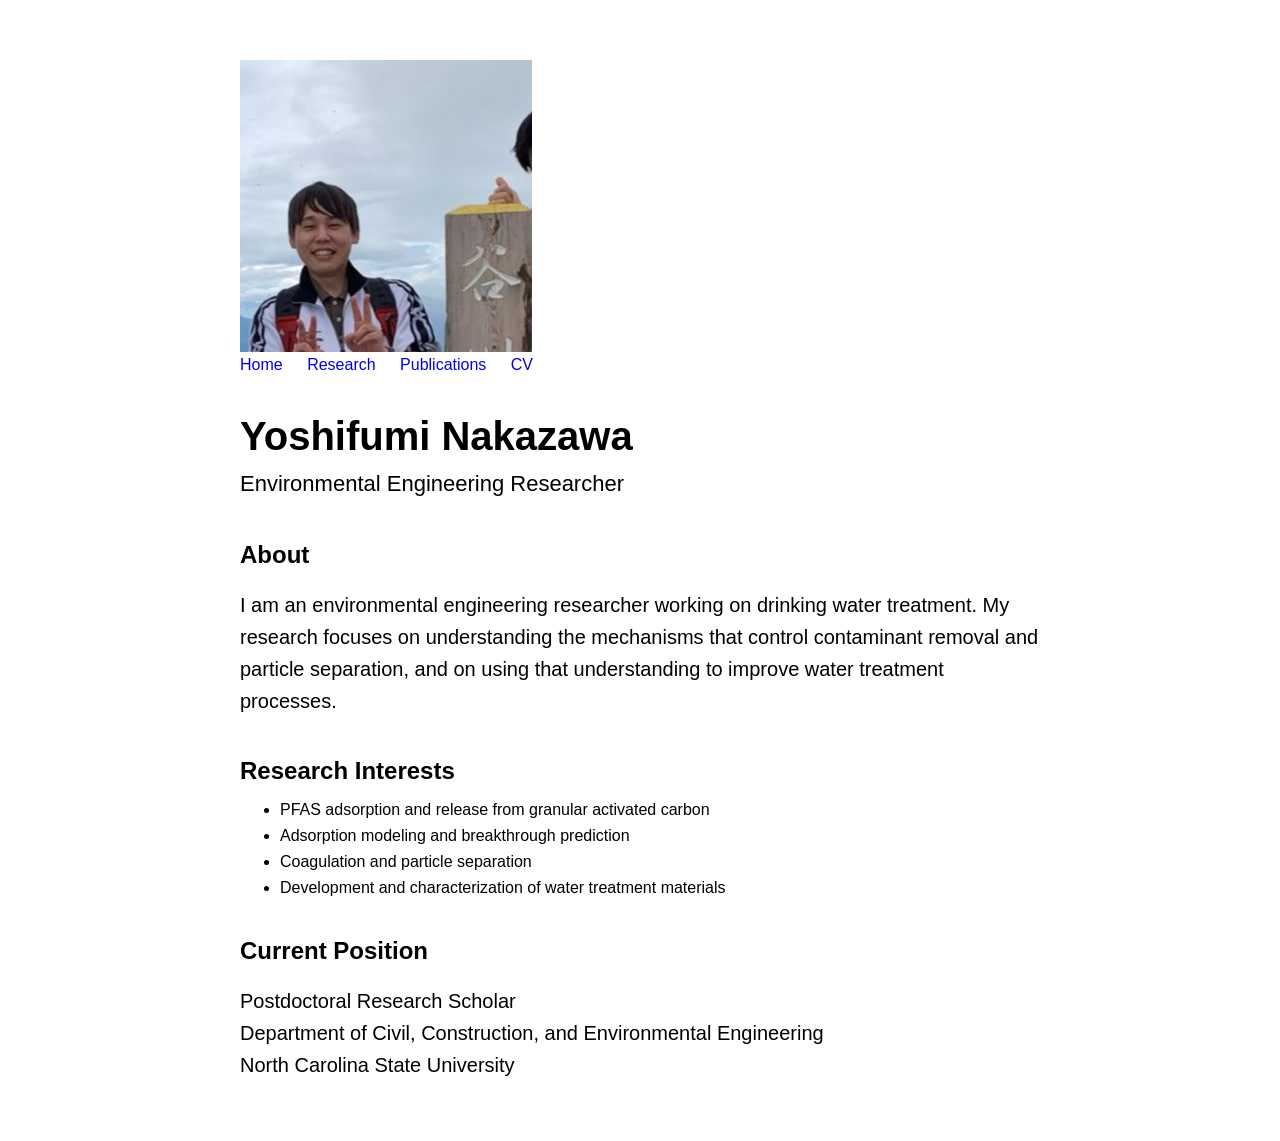
==== index.html @ 5847d552 "Update index.html" ====
<!DOCTYPE html>
<html>
<head>
  <title>Yoshifumi Nakazawa</title>
  <link rel="stylesheet" href="style.css">
  <img src="me.jpg" alt="Yoshifumi Nakazawa" class="profile-photo">
</head>

<body>

  <nav>
    <a href="index.html">Home</a>
    <a href="research.html">Research</a>
    <a href="publications.html">Publications</a>
    <a href="cv.html">CV</a>
  </nav>

  <h1>Yoshifumi Nakazawa</h1>

  <p class="subtitle">
    Environmental Engineering Researcher
  </p>

  <h2>About</h2>

  <p>
    I am an environmental engineering researcher working on drinking water
    treatment. My research focuses on understanding the mechanisms that
    control contaminant removal and particle separation, and on using that
    understanding to improve water treatment processes.
  </p>

  <h2>Research Interests</h2>

  <ul>
    <li>PFAS adsorption and release from granular activated carbon</li>
    <li>Adsorption modeling and breakthrough prediction</li>
    <li>Coagulation and particle separation</li>
    <li>Development and characterization of water treatment materials</li>
  </ul>

  <h2>Current Position</h2>

  <p>
    Postdoctoral Research Scholar<br>
    Department of Civil, Construction, and Environmental Engineering<br>
    North Carolina State University
  </p>

</body>
</html>
---- style.css ----
body {
  font-family: Arial, sans-serif;
  max-width: 800px;
  margin: 60px auto;
  padding: 0 20px;
}

h1 {
  font-size: 40px;
}

h2 {
  margin-top: 40px;
  margin-bottom: 10px;
}

p {
  font-size: 20px;
  line-height: 1.6;
}

li {
  margin-bottom: 8px;
}

nav {
  margin-bottom: 40px;
}

nav a {
  margin-right: 20px;
  text-decoration: none;
}
.subtitle {
  font-size: 22px;
  margin-top: -20px;
  margin-bottom: 40px;
}
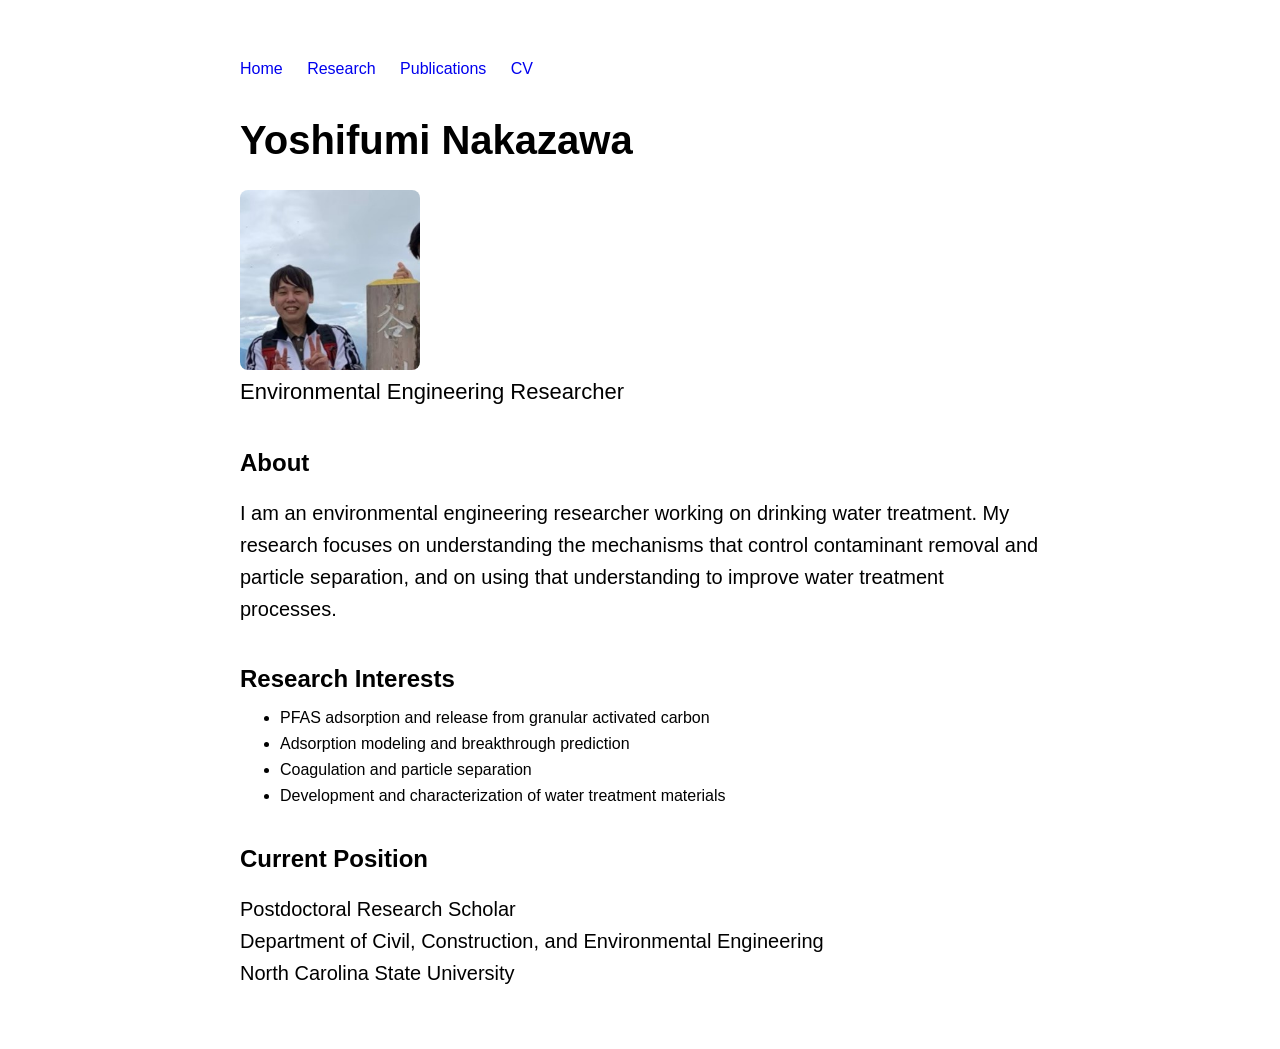
==== commit 282db0a9: "Update index.html" ====
--- a/index.html
+++ b/index.html
@@ -3,7 +3,7 @@
 <head>
   <title>Yoshifumi Nakazawa</title>
   <link rel="stylesheet" href="style.css">
-  <img src="me.jpg" alt="Yoshifumi Nakazawa" class="profile-photo">
+
 </head>
 
 <body>
@@ -16,7 +16,7 @@
   </nav>
 
   <h1>Yoshifumi Nakazawa</h1>
-
+  <img src="me.jpg" alt="Yoshifumi Nakazawa" class="profile-photo">
   <p class="subtitle">
     Environmental Engineering Researcher
   </p>
--- a/style.css
+++ b/style.css
@@ -36,3 +36,8 @@
   margin-top: -20px;
   margin-bottom: 40px;
 }
+.profile-photo {
+  width: 180px;
+  border-radius: 8px;
+  margin-bottom: 20px;
+}
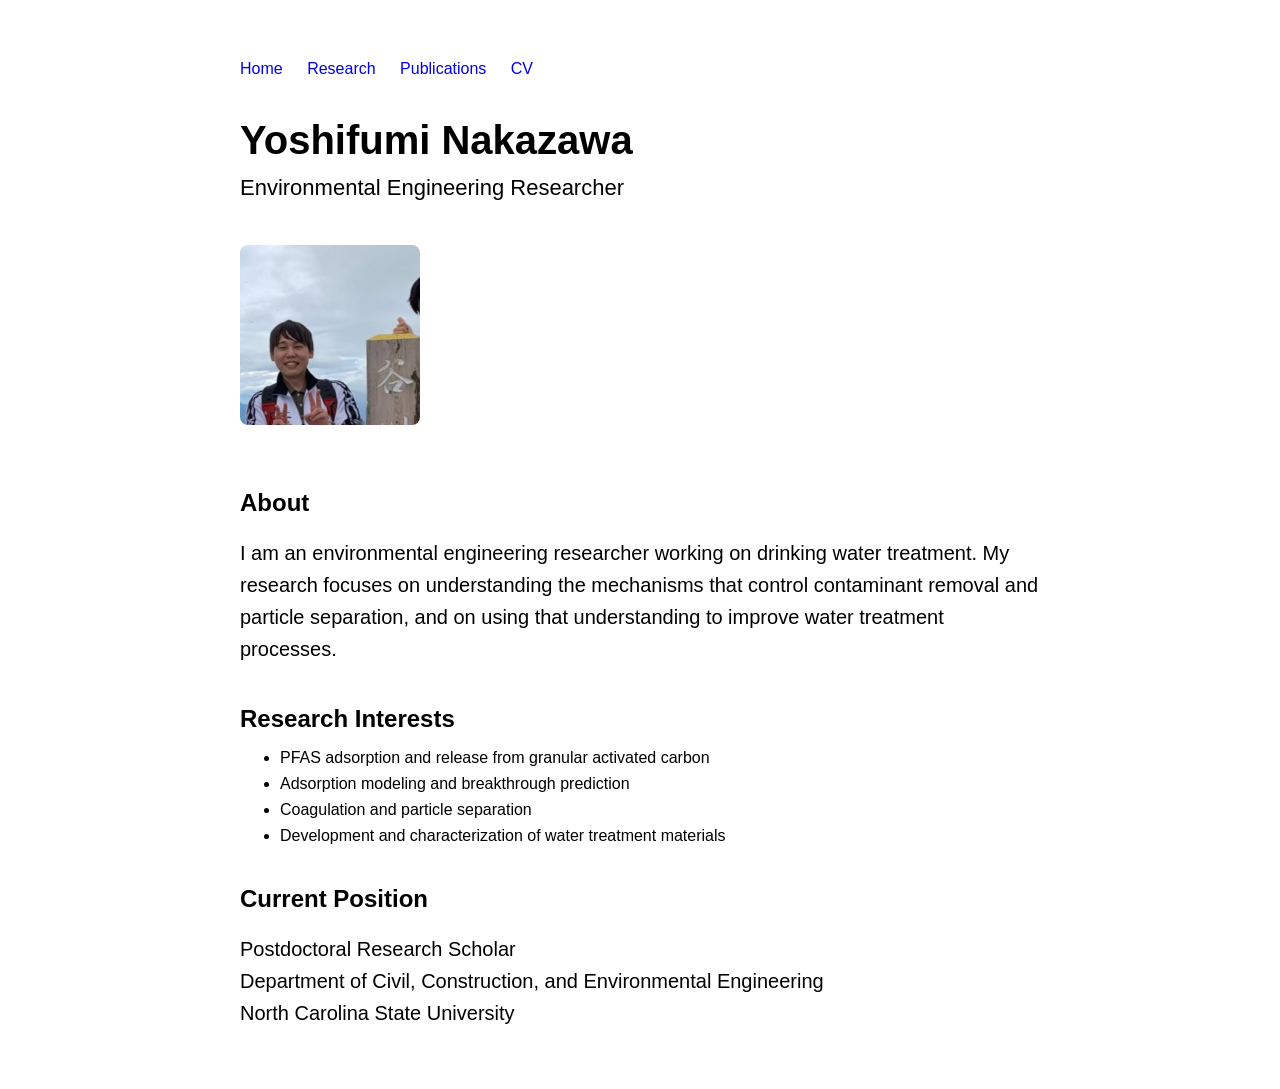
==== commit 1ac1bf70: "Update index.html" ====
--- a/index.html
+++ b/index.html
@@ -16,11 +16,11 @@
   </nav>
 
   <h1>Yoshifumi Nakazawa</h1>
-  <img src="me.jpg" alt="Yoshifumi Nakazawa" class="profile-photo">
+
   <p class="subtitle">
     Environmental Engineering Researcher
   </p>
-
+  <img src="me.jpg" alt="Yoshifumi Nakazawa" class="profile-photo">
   <h2>About</h2>
 
   <p>
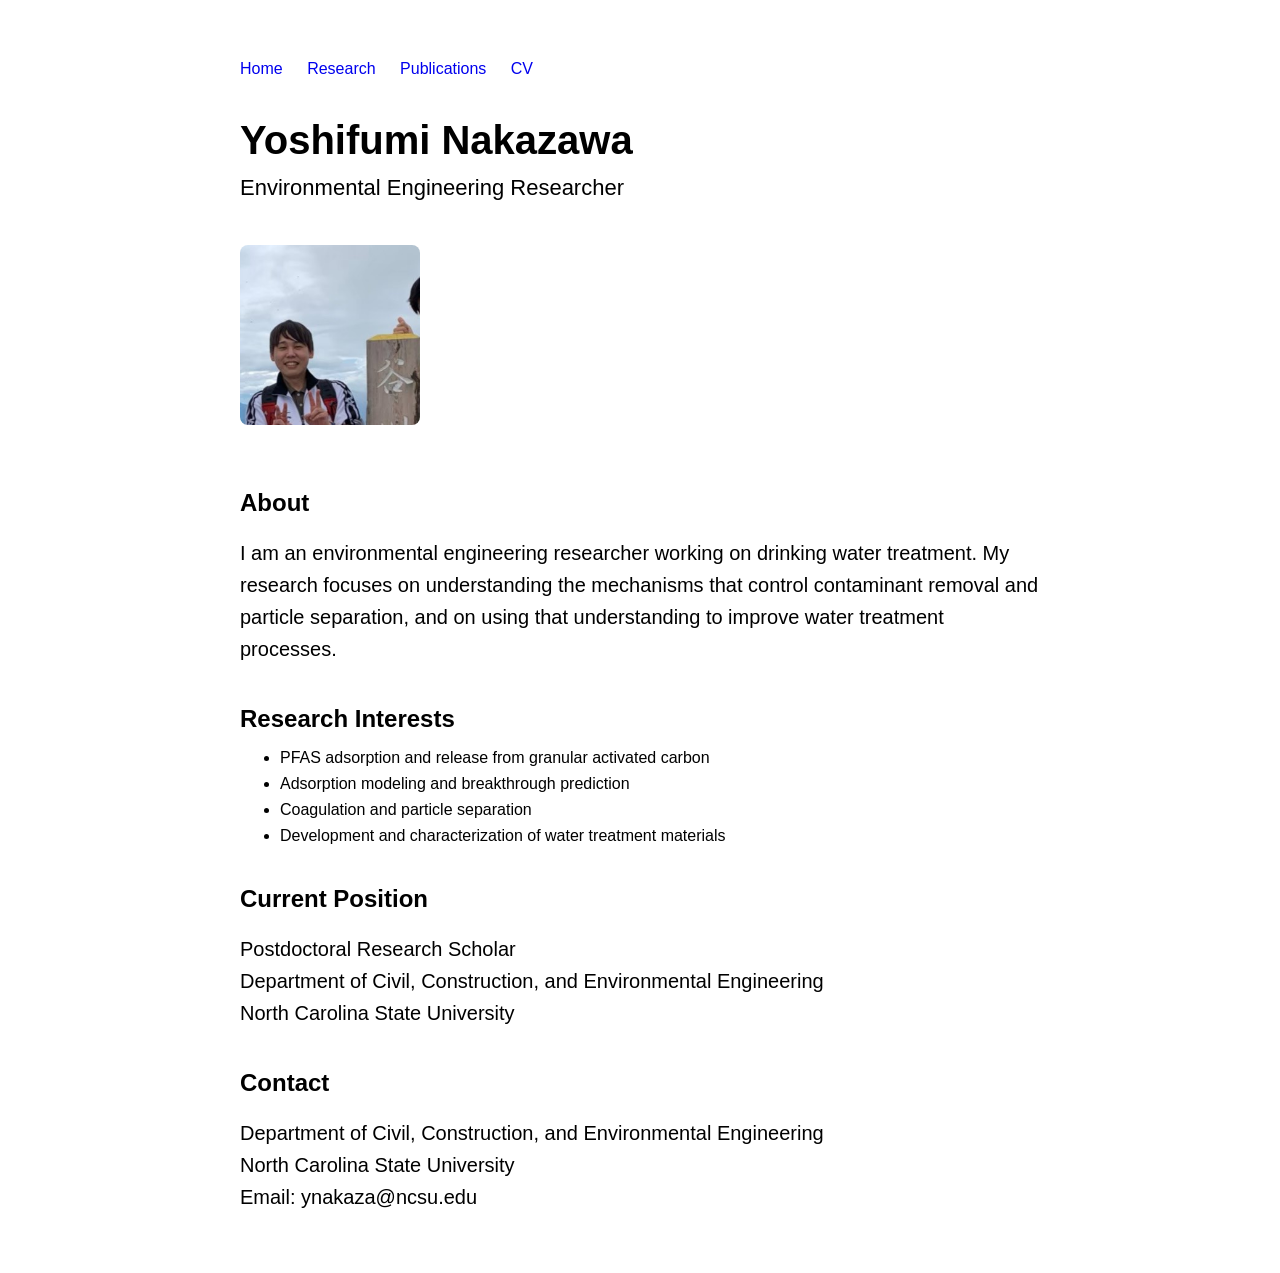
==== commit 3b082cf2: "Update index.html" ====
--- a/index.html
+++ b/index.html
@@ -46,6 +46,12 @@
     Department of Civil, Construction, and Environmental Engineering<br>
     North Carolina State University
   </p>
+<h2>Contact</h2>
 
+<p>
+  Department of Civil, Construction, and Environmental Engineering<br>
+  North Carolina State University<br>
+  Email: ynakaza@ncsu.edu
+</p>
 </body>
 </html>
--- a/style.css
+++ b/style.css
@@ -41,3 +41,7 @@
   border-radius: 8px;
   margin-bottom: 20px;
 }
+.publications li {
+  margin-bottom: 20px;
+  line-height: 1.6;
+}
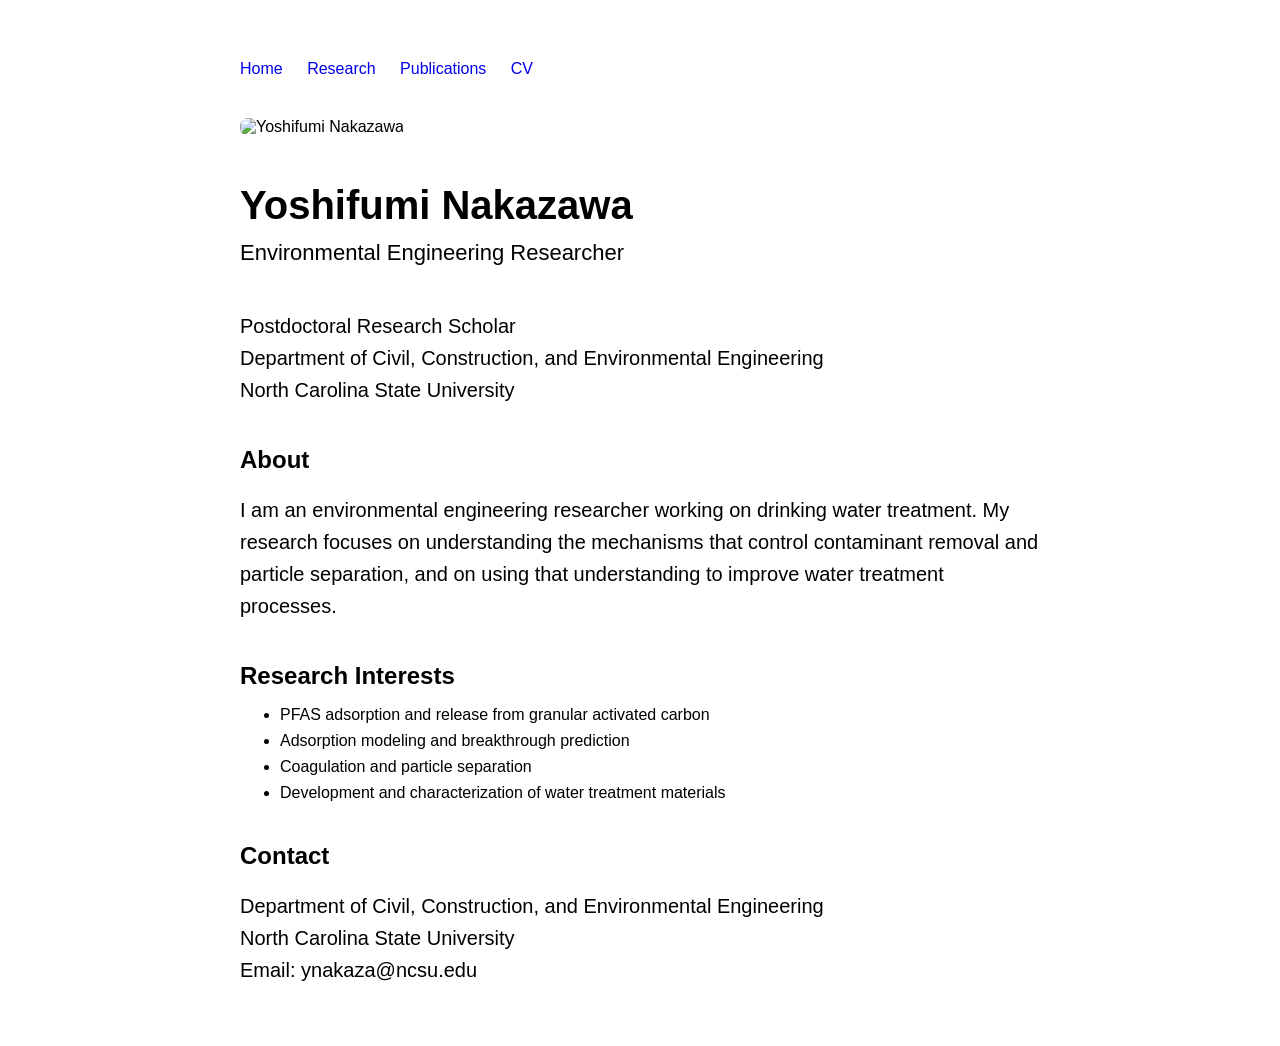
==== commit ca11215f: "Update index.html" ====
--- a/index.html
+++ b/index.html
@@ -14,13 +14,27 @@
     <a href="publications.html">Publications</a>
     <a href="cv.html">CV</a>
   </nav>
+<div class="profile-header">
 
-  <h1>Yoshifumi Nakazawa</h1>
+  <img src="images/profile.jpg"
+       alt="Yoshifumi Nakazawa"
+       class="profile-photo">
 
-  <p class="subtitle">
-    Environmental Engineering Researcher
-  </p>
-  <img src="me.jpg" alt="Yoshifumi Nakazawa" class="profile-photo">
+  <div class="profile-info">
+    <h1>Yoshifumi Nakazawa</h1>
+
+    <p class="subtitle">
+      Environmental Engineering Researcher
+    </p>
+
+    <p>
+      Postdoctoral Research Scholar<br>
+      Department of Civil, Construction, and Environmental Engineering<br>
+      North Carolina State University
+    </p>
+  </div>
+
+</div>
   <h2>About</h2>
 
   <p>
@@ -39,13 +53,7 @@
     <li>Development and characterization of water treatment materials</li>
   </ul>
 
-  <h2>Current Position</h2>
 
-  <p>
-    Postdoctoral Research Scholar<br>
-    Department of Civil, Construction, and Environmental Engineering<br>
-    North Carolina State University
-  </p>
 <h2>Contact</h2>
 
 <p>
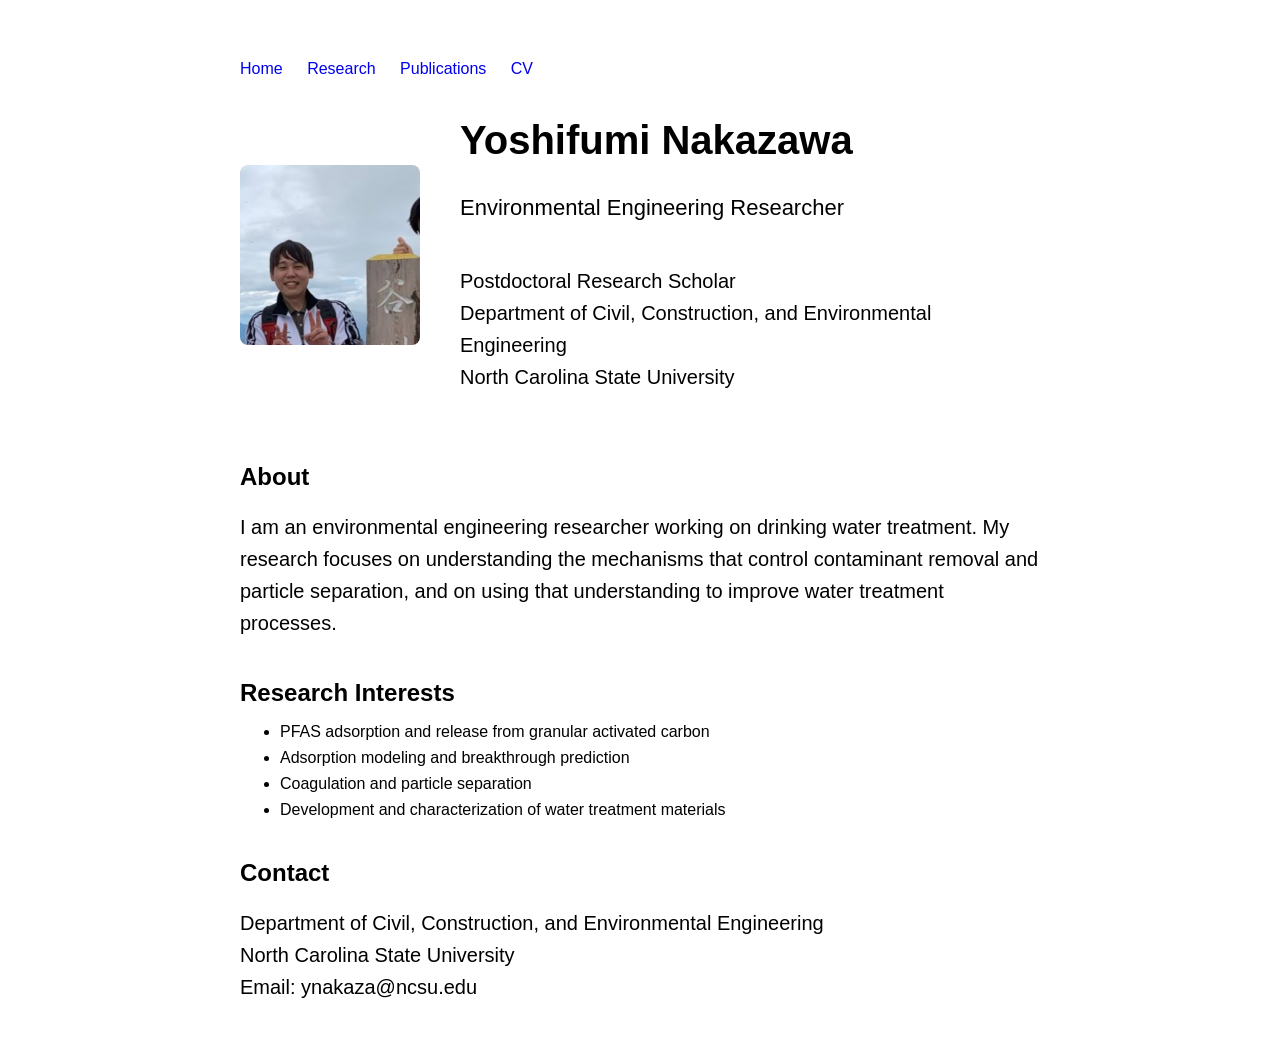
==== commit 035a36d1: "Update index.html" ====
--- a/index.html
+++ b/index.html
@@ -16,7 +16,7 @@
   </nav>
 <div class="profile-header">
 
-  <img src="images/profile.jpg"
+  <img src="me.jpg"
        alt="Yoshifumi Nakazawa"
        class="profile-photo">
 
--- a/style.css
+++ b/style.css
@@ -45,3 +45,28 @@
   margin-bottom: 20px;
   line-height: 1.6;
 }
+.profile-header {
+  display: flex;
+  align-items: center;
+  gap: 40px;
+  margin-bottom: 50px;
+}
+
+.profile-photo {
+  width: 180px;
+  border-radius: 8px;
+}
+
+.profile-info h1 {
+  margin-top: 0;
+}
+
+.profile-info p {
+  margin-top: 8px;
+}
+@media (max-width: 600px) {
+  .profile-header {
+    flex-direction: column;
+    align-items: flex-start;
+  }
+}
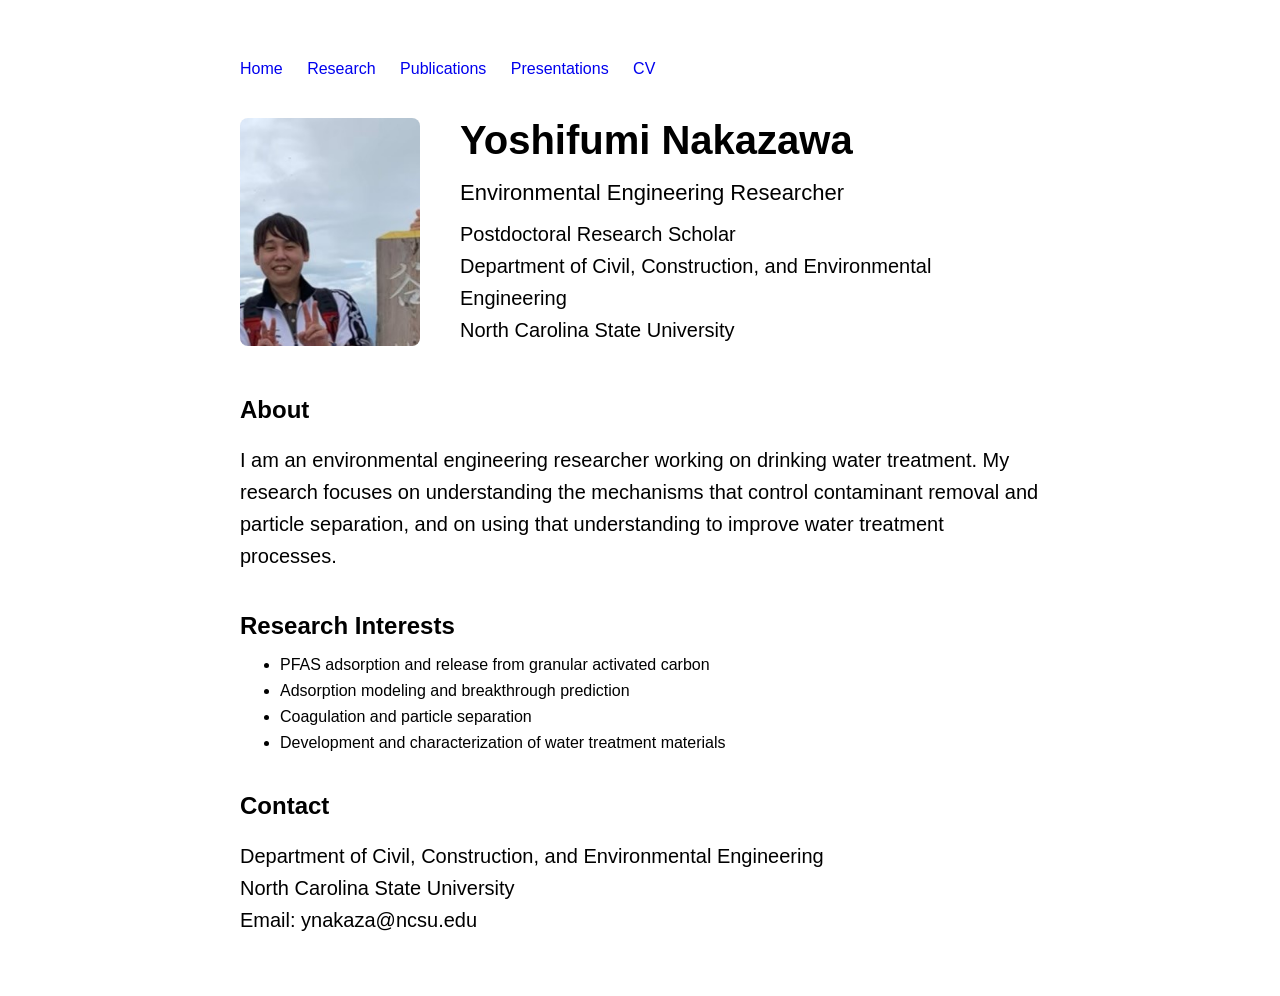
==== commit a4573ab3: "Update index.html" ====
--- a/index.html
+++ b/index.html
@@ -12,6 +12,7 @@
     <a href="index.html">Home</a>
     <a href="research.html">Research</a>
     <a href="publications.html">Publications</a>
+    <a href="presentations.html">Presentations</a>
     <a href="cv.html">CV</a>
   </nav>
 <div class="profile-header">
--- a/style.css
+++ b/style.css
@@ -36,33 +36,34 @@
   margin-top: -20px;
   margin-bottom: 40px;
 }
-.profile-photo {
-  width: 180px;
-  border-radius: 8px;
-  margin-bottom: 20px;
-}
+
 .publications li {
   margin-bottom: 20px;
   line-height: 1.6;
 }
 .profile-header {
-  display: flex;
-  align-items: center;
+  display: grid;
+  grid-template-columns: auto 1fr;
   gap: 40px;
+  align-items: stretch;
   margin-bottom: 50px;
 }
 
 .profile-photo {
   width: 180px;
+  height: 100%;
+  object-fit: cover;
   border-radius: 8px;
 }
 
 .profile-info h1 {
   margin-top: 0;
+  margin-bottom: 12px;
 }
 
 .profile-info p {
   margin-top: 8px;
+  margin-bottom: 0;
 }
 @media (max-width: 600px) {
   .profile-header {
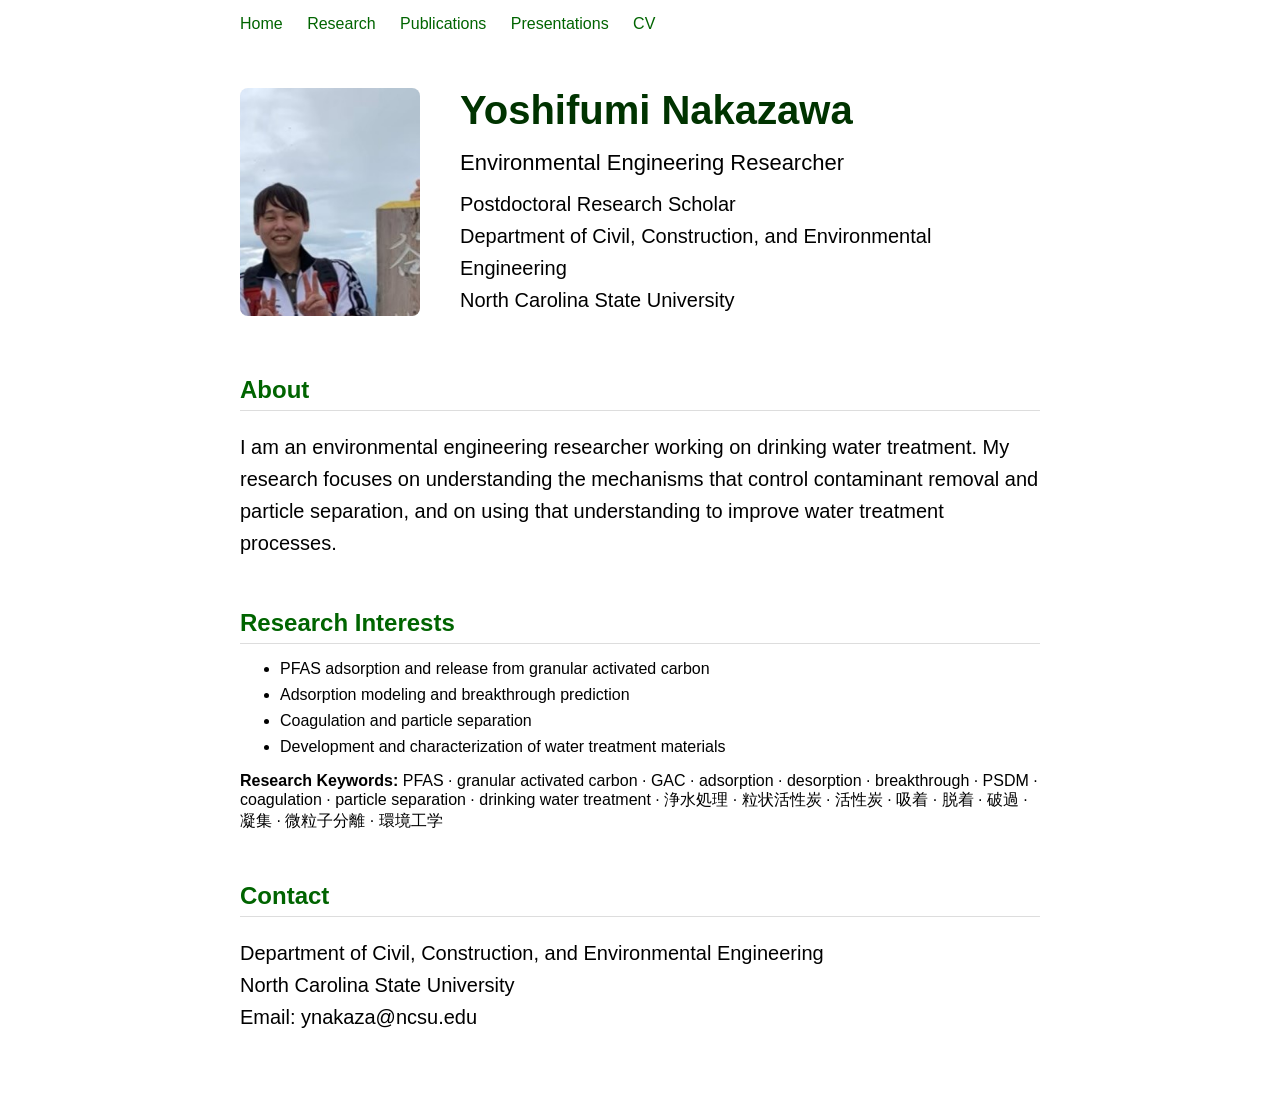
==== commit 6dfb0fa8: "Update index.html" ====
--- a/index.html
+++ b/index.html
@@ -53,7 +53,13 @@
     <li>Coagulation and particle separation</li>
     <li>Development and characterization of water treatment materials</li>
   </ul>
-
+<div class="research-keywords">
+  <strong>Research Keywords:</strong>
+  PFAS · granular activated carbon · GAC · adsorption · desorption ·
+  breakthrough · PSDM · coagulation · particle separation ·
+  drinking water treatment · 浄水処理 · 粒状活性炭 · 活性炭 ·
+  吸着 · 脱着 · 破過 · 凝集 · 微粒子分離 · 環境工学
+</div>
 
 <h2>Contact</h2>
 
--- a/style.css
+++ b/style.css
@@ -1,17 +1,26 @@
 body {
   font-family: Arial, sans-serif;
   max-width: 800px;
-  margin: 60px auto;
-  padding: 0 20px;
+  margin: 0 auto;
+  padding: 0 20px 40px;
 }
 
 h1 {
   font-size: 40px;
+  color: darkgreen;
 }
 
 h2 {
   margin-top: 40px;
   margin-bottom: 10px;
+  color: darkgreen;
+
+  position: sticky;
+  top: 50px;
+  background: white;
+  z-index: 900;
+  padding: 10px 0 6px;
+  border-bottom: 1px solid #ddd;
 }
 
 p {
@@ -24,17 +33,28 @@
 }
 
 nav {
+  position: sticky;
+  top: 0;
+  background: white;
+  padding: 15px 0;
   margin-bottom: 40px;
+  z-index: 1000;
 }
 
 nav a {
   margin-right: 20px;
   text-decoration: none;
+  color: darkgreen;
 }
 .subtitle {
   font-size: 22px;
   margin-top: -20px;
   margin-bottom: 40px;
+}
+
+.author-note {
+  font-size: 14px;
+  margin-bottom: 25px;
 }
 
 .publications li {
@@ -59,6 +79,7 @@
 .profile-info h1 {
   margin-top: 0;
   margin-bottom: 12px;
+  color: #003300;
 }
 
 .profile-info p {
@@ -67,7 +88,76 @@
 }
 @media (max-width: 600px) {
   .profile-header {
-    flex-direction: column;
-    align-items: flex-start;
+    grid-template-columns: 1fr;
+    gap: 20px;
+  }
+
+  .profile-photo {
+    width: 180px;
+    height: auto;
+  }
+
+  nav {
+    display: flex;
+    gap: 12px;
+    padding: 12px 0;
+  }
+
+  nav a {
+    margin-right: 0;
+    font-size: 14px;
+    white-space: nowrap;
+  }
+
+  h2 {
+    position: static;
   }
 }
+.presentations li {
+  margin-bottom: 20px;
+  line-height: 1.6;
+}
+.citation-info {
+  font-size: 14px;
+  margin-top: 6px;
+}
+.presentation-links {
+  font-size: 14px;
+  margin-top: 6px;
+}
+
+.presentation-award {
+  font-size: 14px;
+  margin-top: 4px;
+  font-weight: bold;
+}
+.poster-image {
+  width: 100%;
+  height: auto;
+}
+.publication-award {
+  font-size: 14px;
+  margin-top: 4px;
+  font-weight: bold;
+}
+.research-study {
+  margin-top: 35px;
+  margin-bottom: 55px;
+}
+
+.research-study h3 {
+  margin-bottom: 10px;
+  color: darkgreen;
+}
+
+.research-figure {
+  width: 100%;
+  height: auto;
+  margin-top: 15px;
+}
+
+.figure-source {
+  font-size: 13px;
+  line-height: 1.5;
+  margin-top: 6px;
+}
